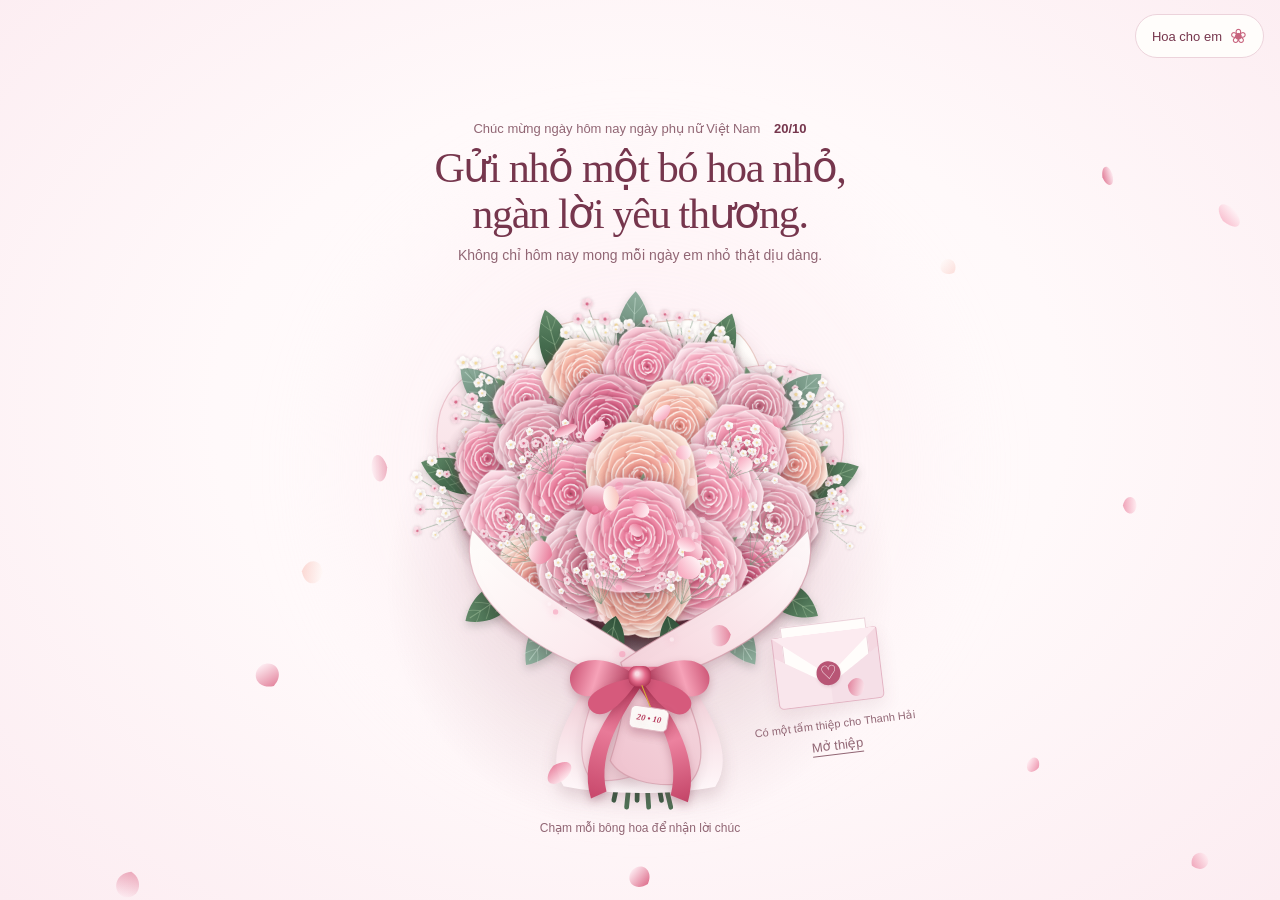
==== index.html @ ceac0441 "Add files via upload" ====
<!DOCTYPE html>
<html lang="vi">
<head>
  <meta charset="UTF-8">
  <meta name="viewport" content="width=device-width, initial-scale=1.0">
  <meta name="theme-color" content="#fff8fa">
  <meta name="description" content="Một bó hoa và tấm thiệp nhỏ, gửi những lời chúc dịu dàng nhân ngày Phụ nữ Việt Nam 20/10.">
  <title>Một bó hoa dành tặng bạn · 20/10</title>

  <link rel="stylesheet" href="./style.css">

  <script src="./script.js" defer></script>
  <script src="./card.js" defer></script>
</head>

<body>
  <main>
    <a class="garden-link" href="./garden.html">
      Hoa cho em
      <span aria-hidden="true">❀</span>
    </a>

    <canvas id="ambientPetalsCanvas" aria-hidden="true"></canvas>

    <header class="greeting">
      <p class="occasion">
        Chúc mừng ngày hôm nay ngày phụ nữ Việt Nam <span>20/10</span>
      </p>

      <h1>Gửi nhỏ một bó hoa nhỏ,<br> ngàn lời yêu thương.</h1>

      <p class="greeting-caption">
        Không chỉ hôm nay mong mỗi ngày em nhỏ thật dịu dàng.
      </p>
    </header>

    <div class="gift-layout">
      <section
        class="scene-column"
        aria-label="Hoa và những lời chúc 20/10"
      >
        <div class="gift-visuals">
          <div class="bouquet-composition">
            <div
              id="bouquetStageWrapper"
              role="button"
              tabindex="0"
              aria-label="Bó hoa hồng. Nhấn Enter để nhận lời chúc; dùng phím mũi tên để chọn bông hoa."
              aria-describedby="bouquetHint"
            >
              <canvas id="bouquetCanvas" aria-hidden="true"></canvas>
            </div>

            <button
              class="envelope-button"
              id="openCard"
              type="button"
              aria-haspopup="dialog"
              aria-controls="greetingCard"
              aria-expanded="false"
              hidden
            >
              <span class="envelope" aria-hidden="true">
                <span class="envelope-letter">Gửi bạn</span>
                <span class="envelope-seal">♡</span>
              </span>

              <span class="envelope-caption">
                Có một tấm thiệp cho Thanh Hải

              <span class="envelope-action">Mở thiệp</span>
            </button>
          </div>
        </div>

        <footer class="scene-footer">
          <p id="bouquetHint" class="bouquet-hint">
            Chạm mỗi bông hoa để nhận lời chúc
          </p>

          <p
            id="roseWish"
            class="rose-wish"
            role="status"
            aria-live="polite"
            aria-atomic="true"
          ></p>
        </footer>
      </section>

      <!-- Thiệp chúc mừng 20/10 -->
      <dialog
        id="greetingCard"
        class="card-dialog"
        aria-labelledby="cardTitle"
      >
        <div class="letter-paper">
          <button
            class="close-button"
            id="closeCard"
            type="button"
            aria-label="Đóng thiệp"
          >×</button>

          <div id="cardReading">
            <div class="letter-date" aria-label="Ngày 20 tháng 10">
              <span>20</span>
              <span class="date-stem" aria-hidden="true"></span>
              <span>10</span>
            </div>

            <p class="letter-recipient">
              Gửi <span id="cardRecipient">bạn</span>,
            </p>

            <h2 id="cardTitle">
              Chúc em một ngày<br>thật nhiều hạnh phúc.
            </h2>

            <div class="letter-flower" aria-hidden="true">❀</div>

            <p id="cardMessage" class="letter-message"></p>

            <div class="letter-signoff">
              <p>Với thật nhiều thương mến,</p>
              <p id="cardSender" class="letter-signature"></p>
            </div>

            <div class="letter-fold" aria-hidden="true"></div>
          </div>

          <p
            id="cardStatus"
            class="card-status"
            role="status"
            aria-live="polite"
          ></p>
        </div>
      </dialog>
    </div>

    <noscript>
      <p class="noscript-message">
        Bật JavaScript để ngắm hoa nở và mở thiệp 20/10 nhé.
      </p>
    </noscript>
  </main>

  <!-- Hiệu ứng trang trí bổ sung -->
  <script src="./enhancements.js"></script>

  <!-- Hiển thị lời chúc khi chọn bông hoa -->
  <script>
    document.addEventListener('bouquet:rose', function (event) {
      const roseWish = document.getElementById('roseWish');
      const message = event.detail && event.detail.message;

      if (!roseWish || !message) return;

      roseWish.textContent = message;
      roseWish.classList.remove('wish-visible');

      // Khởi động lại hiệu ứng khi chọn bông hoa khác
      void roseWish.offsetWidth;
      roseWish.classList.add('wish-visible');
    });
  </script>
</body>
</html>
---- style.css ----
:root {
  --paper: #fffdfb;
  --blush: #fff8fa;
  --rose: #c7637d;
  --ink: #76364d;
  --muted: #916674;
  --line: #ecd3db;
  --bouquet-size: clamp(210px, calc(100dvh - 300px), 560px);
  color: var(--ink);
  font-family: "Segoe UI", Arial, sans-serif;
  font-synthesis: none;
}
* { box-sizing: border-box; }
[hidden] { display: none !important; }
html, body { margin: 0; min-width: 320px; min-height: 100%; }
body {
  background: radial-gradient(ellipse at 50% 46%, #fffdfd 0%, #fff9fa 47%, #fcecf1 100%);
  -webkit-tap-highlight-color: transparent;
}
button, input, textarea { font: inherit; }
button { color: inherit; cursor: pointer; touch-action: manipulation; }
button:focus-visible, a:focus-visible, [tabindex]:focus-visible, input:focus-visible, textarea:focus-visible {
  outline: 2px solid var(--ink); outline-offset: 5px;
}
main {
  min-height: 100vh; min-height: 100dvh;
  display: grid; align-content: center;
  position: relative; isolation: isolate;
  padding: max(72px, calc(env(safe-area-inset-top) + 64px)) clamp(16px, 3vw, 48px) max(16px, env(safe-area-inset-bottom));
}
.garden-link {
  position: absolute; top: max(14px, env(safe-area-inset-top));
  right: max(16px, env(safe-area-inset-right)); z-index: 4;
  display: inline-flex; align-items: center; gap: 8px;
  min-height: 44px; padding: 10px 16px; border: 1px solid var(--line); border-radius: 24px;
  background: var(--paper); color: var(--ink); font-size: 13px; text-decoration: none;
}
.garden-link:hover { background: #fae7ef; }
.garden-link span { color: var(--rose); font-size: 20px; line-height: 1; }
.gift-layout {
  width: min(100%, 1040px); margin-inline: auto;
  display: grid; grid-template-columns: minmax(0, 1fr); align-items: start;
  gap: 32px clamp(28px, 4vw, 60px);
}
.scene-column { min-width: 0; display: flex; flex-direction: column; align-items: center; }
.gift-visuals {
  width: 100%; margin: 4px auto 0; display: grid; place-items: center;
}
.portrait-card {
  position: relative; min-width: 0; width: 100%; max-width: 275px;
  justify-self: center; margin: 0; padding: 10px 10px 0;
  background: var(--paper); border: 1px solid #ecd3db99;
  box-shadow: 0 14px 40px #76364d10, 0 2px 7px #76364d08;
  transform-origin: top left;
}
.portrait-photo { overflow: hidden; aspect-ratio: 3 / 4; background: #f3e4e5; }
.portrait-photo img { display: block; width: 100%; height: 100%; object-fit: cover; object-position: center; }
.portrait-card figcaption { padding: 19px 6px 20px; text-align: center; }
.portrait-dedication { display: block; font: italic clamp(16px, 1.6vw, 21px)/1.45 "Palatino Linotype", Georgia, serif; text-wrap: pretty; }
.portrait-date { display: block; color: var(--muted); margin-top: 11px; font-size: 10px; line-height: 1.6; }
main::before {
  content: ''; position: absolute; left: 50%; top: 52%; z-index: -1;
  width: min(90vw, 700px); aspect-ratio: 1;
  transform: translate(-50%, -50%); border-radius: 50%;
  background: radial-gradient(circle, rgba(252, 210, 223, .45), rgba(254, 235, 242, .16) 57%, transparent 73%);
  filter: blur(26px); pointer-events: none;
}
.greeting { width: fit-content; max-width: 100%; margin: 0 auto 8px; transform-origin: top left; position: relative; z-index: 1; text-align: center; }
.occasion { margin: 0 0 10px; font-size: 13px; color: var(--muted); }
.occasion span { margin-left: 10px; color: var(--ink); font-weight: 600; }
h1, h2, .letter-recipient { font-family: "Palatino Linotype", "Book Antiqua", Palatino, Georgia, serif; font-weight: 400; }
h1 { margin: 0; font-size: clamp(28px, 3.4vw, 42px); line-height: 1.08; letter-spacing: -1.3px; }
.greeting-caption { font-size: 14px; color: var(--muted); margin: 10px 0 0; }
.bouquet-composition {
  position: relative; min-width: 0; margin: -12px auto -8px;
  width: min(100%, var(--bouquet-size));
  transform-origin: top left;
}
#bouquetStageWrapper {
  position: relative; width: 100%; aspect-ratio: 1; border-radius: 45%;
  cursor: pointer; touch-action: manipulation;
  animation: bouquet-entrance 1.15s cubic-bezier(.16, 1, .3, 1) both;
}
#bouquetCanvas { width: 100%; height: 100%; display: block; }
.envelope-button {
  position: absolute; right: 8px; top: 66%; width: clamp(126px, 29%, 164px);
  padding: 0; border: 0; background: transparent; text-align: center;
  transform: rotate(-7deg); animation: envelope-arrival .8s cubic-bezier(.2,.8,.2,1) both;
}
.envelope {
  position: relative; display: block; width: 106px; height: 72px; margin: 0 auto 12px;
  background: #f5d9e2; border: 1px solid #e3b5c4; border-radius: 2px 2px 5px 5px;
  box-shadow: 0 8px 18px #76364d18;
}
.envelope::before {
  content: ''; position: absolute; inset: 0; z-index: 2;
  background: linear-gradient(32deg, #f9e6ec 49%, transparent 50%) left / 51% 100% no-repeat,
              linear-gradient(-32deg, #f5dfe7 49%, transparent 50%) right / 51% 100% no-repeat;
  border-radius: inherit;
}
.envelope::after {
  content: ''; position: absolute; inset: -1px -1px 0; z-index: 3;
  background: #fcebf0; clip-path: polygon(0 0, 100% 0, 50% 61%);
  transform-origin: top; transition: transform .4s ease;
}
.envelope-letter {
  position: absolute; inset: -11px 9px 9px; padding: 12px 0 0;
  background: var(--paper); border: 1px solid var(--line);
  font-family: Georgia, serif; font-style: italic; font-size: 13px;
  transition: transform .4s ease;
}
.envelope-seal {
  position: absolute; left: calc(50% - 12px); top: 28px; z-index: 4;
  width: 24px; height: 24px; border-radius: 50%; background: #b85575;
  color: #fff6f8; font: 19px/24px Georgia, serif; box-shadow: 0 2px 3px #76364d22;
}
.envelope-caption, .envelope-action { display: block; font-size: 11px; line-height: 1.5; }
.envelope-caption { color: var(--muted); }
.envelope-action { font-size: 13px; text-decoration: underline; text-underline-offset: 4px; margin-top: 3px; }
@media (hover: hover) {
  .envelope-button:hover .envelope-letter { transform: translateY(-7px); }
  .envelope-button:hover .envelope::after { transform: rotateX(35deg); }
}
.scene-footer { transform-origin: top left; width: min(100%, 540px); margin-top: 6px; text-align: center; position: relative; z-index: 1; }
.bouquet-hint { font-size: 12px; color: var(--muted); margin: 0; }
.rose-wish { font: italic 17px/1.6 Georgia, serif; margin: 6px auto 2px; max-width: 440px; min-height: 54px; text-wrap: pretty; }
.rose-wish:empty { min-height: 0; margin: 0; }
.rose-wish.is-new { animation: wish-arrival .4s ease both; }
.text-button { border: 0; background: transparent; padding: 12px 8px; font-size: 12px; text-decoration: underline; text-underline-offset: 4px; }
.text-button span { display: inline-block; margin-left: 4px; text-decoration: none; }
#replayBloom { margin-top: 3px; }
#ambientPetalsCanvas { position: fixed; inset: 0; width: 100%; height: 100%; display: block; pointer-events: none; z-index: 2; }
.card-dialog {
  position: relative; z-index: 3; inset: auto; justify-self: center; align-self: start;
  width: min(100%, 620px); min-width: 0; max-width: none; max-height: none; margin: 0;
  padding: 0; border: 0; border-radius: 5px; color: var(--ink);
  background: var(--paper); box-shadow: 0 20px 70px #76364d14, 0 2px 8px #76364d0d;
  overflow: visible; scroll-margin-block: 24px;
}
.card-dialog[open] { animation: letter-open .45s .4s cubic-bezier(.16,1,.3,1) both; }
.letter-paper { position: relative; padding: 18px 30px 10px; background: linear-gradient(90deg, transparent 49.7%, #eedde33b 50%, transparent 50.3%), var(--paper); }
.letter-paper::before { content: ''; position: absolute; inset: 10px; border: 1px solid #ecd3db99; border-radius: 2px; pointer-events: none; }
.close-button { position: absolute; right: 15px; top: 14px; z-index: 1; width: 36px; height: 36px; background: transparent; border: 0; border-radius: 50%; font-size: 25px; font-weight: 300; }
.close-button:hover { background: #f9eaf0; }
.letter-date { display: flex; align-items: center; justify-content: center; gap: 13px; font: 28px/1.1 Georgia, serif; color: var(--rose); margin: 0 0 10px; }
.date-stem { width: 1px; height: 32px; background: var(--line); transform: rotate(25deg); }
.letter-recipient { margin: 0 0 10px; font-size: 19px; overflow-wrap: anywhere; }
#cardTitle { margin: 0; font-size: 31px; line-height: 1.2; letter-spacing: -.6px; }
.letter-flower { text-align: center; font: 29px/1 Georgia, serif; color: var(--rose); margin: 6px 0 8px; }
.letter-message { white-space: pre-wrap; overflow-wrap: anywhere; font-size: 14px; line-height: 1.65; margin: 0; }
.message-paragraph { display: block; }
.message-paragraph + .message-paragraph { margin-top: 12px; }
.letter-signoff { margin-top: 10px; text-align: right; }
.letter-signoff > p:first-child { margin: 0 0 3px; font-size: 12px; color: var(--muted); }
.letter-signature { font: italic 23px/1.4 "Palatino Linotype", Georgia, serif; margin: 0; overflow-wrap: anywhere; }
.letter-fold { height: 1px; margin: 8px -30px 2px; background: #ecd3db77; box-shadow: 0 1px 2px #76364d08; }
.letter-actions { text-align: center; }
.letter-actions .text-button { padding-block: 8px; }
.card-status { font-size: 12px; color: var(--muted); text-align: center; margin: 0; line-height: 1.6; }
.card-status:not(:empty) { padding: 8px 0; }
.editor-intro { margin: 10px 0; font-size: 12px; color: var(--muted); }
.editor-title { font-size: 27px; line-height: 1.2; margin: 0 0 26px; }
#cardEditor label { display: block; font-size: 13px; margin: 18px 0 8px; }
#cardEditor input, #cardEditor textarea { width: 100%; border: 1px solid #dcb8c5; border-radius: 5px; background: #fff9fb; color: var(--ink); padding: 11px 12px; font-size: 14px; line-height: 1.6; }
#cardEditor textarea { resize: vertical; min-height: 150px; }
.editor-hint { font-size: 11px; color: var(--muted); line-height: 1.7; margin-top: 14px; }
.editor-actions { display: flex; align-items: center; gap: 16px; margin: 20px 0 10px; }
.primary-button { border: 1px solid var(--ink); border-radius: 5px; padding: 12px 20px; font-size: 13px; background: var(--ink); color: var(--paper); }
.noscript-message { text-align: center; font-size: 14px; }
/* The album is a second chapter, revealed only after the letter is opened. */
.memory-album {
  position: relative; z-index: 3; width: min(100%, 850px); min-width: 0;
  margin: clamp(32px, 4vw, 54px) auto 8px; text-align: center; scroll-margin-top: 32px;
  opacity: 0; transform: translateY(24px);
  transition: opacity .8s ease, transform .8s cubic-bezier(.2,.8,.2,1);
}
.memory-album.is-revealed { opacity: 1; transform: none; }
.album-heading { margin-bottom: 26px; }
.album-note { color: var(--muted); font-size: 12px; line-height: 1.7; margin: 0 0 12px; }
#albumTitle { font-size: clamp(26px, 3vw, 34px); line-height: 1.25; margin: 0 0 8px; letter-spacing: -.5px; }
.album-photos { display: grid; grid-template-columns: minmax(0, 1fr); gap: 28px; padding: 18px 18px 14px; }
.album-card { grid-area: 1 / 1; width: min(100%, 230px); max-width: none; transform-origin: center; }
.album-card:nth-child(1) { z-index: 3; transform: rotate(-3deg); }
.album-card:nth-child(2) { z-index: 2; transform: translate(12px, -6px) rotate(7deg); }
.album-card:nth-child(3) { z-index: 1; transform: translate(-12px, -10px) rotate(-9deg); }
.album-card .portrait-dedication { font-size: 17px; }
.album-card figcaption { padding: 16px 4px 18px; }
.album-card .portrait-date { margin-top: 8px; }
.album-edit-hint, .album-status { max-width: 520px; margin: 0 auto 16px; color: var(--muted); font-size: 12px; line-height: 1.7; }
.album-status:empty { display: none; }
.photo-actions { display: flex; justify-content: center; flex-wrap: wrap; gap: 0 4px; padding: 0 0 8px; }
.photo-actions .text-button { min-height: 44px; padding: 10px 6px; }
.photo-actions button:disabled { opacity: .5; cursor: default; }
.album-card[aria-busy="true"] .portrait-photo { opacity: .65; }
.memory-album.is-spread .album-photos { grid-template-columns: repeat(3, minmax(0, 1fr)); }
.memory-album.is-spread .album-card { grid-area: auto; transform: rotate(var(--photo-angle)); animation: photo-unfold .65s cubic-bezier(.2,.8,.2,1) both; }
.memory-album.is-spread .album-card:nth-child(1) { --photo-angle: -4deg; }
.memory-album.is-spread .album-card:nth-child(2) { --photo-angle: 2deg; animation-delay: .13s; }
.memory-album.is-spread .album-card:nth-child(3) { --photo-angle: -2deg; animation-delay: .26s; }
.album-footnote { margin: 22px 0 0; color: var(--muted); font: italic 15px/1.7 Georgia, serif; }
@keyframes photo-unfold {
  from { opacity: 0; transform: translateY(22px) rotate(0); }
  to { opacity: 1; transform: translateY(0) rotate(var(--photo-angle)); }
}
@media (min-width: 1100px) {
  body.card-open .gift-layout { grid-template-columns: minmax(0, 1fr) minmax(400px, 470px); align-items: center; }
  body.card-open .bouquet-composition { width: min(100%, var(--bouquet-size)); }
  body.card-open .envelope-button { right: 0; width: 126px; }
  body.card-open .envelope { width: 88px; height: 60px; }
  body.card-open .envelope-seal { top: 22px; }
  body.card-open .envelope-caption { font-size: 10px; }
  body.card-open .envelope-action { font-size: 12px; }
  body.card-open .card-dialog { width: 100%; }
}
@media (min-width: 601px) and (max-width: 1099px) {
  body.card-open .bouquet-composition { width: min(100%, var(--bouquet-size)); }
}
@media (max-width: 600px) {
  .occasion { font-size: 12px; margin-bottom: 8px; }
  .greeting { margin-bottom: 6px; }
  .greeting-caption { font-size: 12px; margin-top: 8px; }
  .gift-visuals { margin-top: 2px; }
  .bouquet-composition { margin-top: 0; margin-bottom: 4px; width: min(100%, var(--bouquet-size)); }
  .envelope-button { right: 6px; top: 68%; width: 130px; }
  .envelope { width: 88px; height: 60px; margin-bottom: 9px; }
  .envelope-seal { top: 22px; }
  .envelope-caption { font-size: 10px; }
  .envelope-action { font-size: 12px; }
  .rose-wish { font-size: 16px; padding: 0 10px; }
  .letter-paper { padding: 18px 24px 10px; }
  .letter-fold { margin-left: -24px; margin-right: -24px; }
  #cardTitle { font-size: 29px; }
  .memory-album.is-spread .album-photos { grid-template-columns: minmax(0, 1fr); gap: 32px; }
}
@keyframes bouquet-entrance { from { opacity: 0; transform: translateY(18px) scale(.92); } to { opacity: 1; transform: translateY(0) scale(1); } }
@keyframes envelope-arrival { from { opacity: 0; transform: translateY(14px) rotate(-12deg); } to { opacity: 1; transform: translateY(0) rotate(-7deg); } }
@keyframes letter-open { from { opacity: 0; transform: translateY(16px); } to { opacity: 1; transform: translateY(0); } }
@keyframes wish-arrival { from { opacity: 0; transform: translateY(5px); } to { opacity: 1; transform: translateY(0); } }
@media (prefers-reduced-motion: reduce) {
  *, *::before, *::after { animation: none !important; transition: none !important; scroll-behavior: auto !important; }
}

/* ===== Romantic garden effects ===== */

#romantic-fx {
  position: fixed;
  inset: 0;
  z-index: 20;
  overflow: hidden;
  pointer-events: none;
}

.firefly {
  position: absolute;
  width: 5px;
  height: 5px;
  border-radius: 50%;
  background: #fff5bc;
  box-shadow:
    0 0 6px 2px rgba(255, 239, 155, 0.7),
    0 0 18px 5px rgba(255, 190, 220, 0.35);

  opacity: 0;
  animation:
    firefly-float var(--duration, 8s) ease-in-out
    var(--delay, 0s) infinite alternate;
}

@keyframes firefly-float {
  0% {
    opacity: 0.12;
    transform: translate3d(0, 0, 0) scale(0.7);
  }

  50% {
    opacity: 0.9;
  }

  100% {
    opacity: 0.3;
    transform:
      translate3d(var(--drift, 25px), -45px, 0)
      scale(1.25);
  }
}

.touch-sparkle {
  position: fixed;
  color: #fff2b5;
  font-size: 22px;
  text-shadow: 0 0 12px #ffacd4;
  animation: sparkle-pop 700ms ease-out forwards;
}

@keyframes sparkle-pop {
  0% {
    opacity: 1;
    transform: translate(-50%, -50%) scale(0.3) rotate(0deg);
  }

  100% {
    opacity: 0;
    transform: translate(-50%, -90px) scale(1.8) rotate(90deg);
  }
}

#romantic-fx.reduce-motion .firefly {
  animation: none;
  opacity: 0.25;
}

@media (prefers-reduced-motion: reduce) {
  .touch-sparkle {
    animation-duration: 150ms;
  }
}

.rose-wish {
  white-space: pre-line;
  opacity: 0;
  transform: translateY(8px);
  transition: opacity 0.35s ease, transform 0.35s ease;
}

.rose-wish.wish-visible {
  opacity: 1;
  transform: translateY(0);
}

@media (prefers-reduced-motion: reduce) {
  .rose-wish {
    transition: none;
  }
}
```css
/* ===== THIỆP 20/10: THANH LỊCH, LIỀN MẠCH ===== */

.letter-paper {
  padding: 26px 26px 22px;
  background: #fffdfb;
  color: #79515a;
}

#cardTitle {
  margin: 0 auto 18px;
  font-family: "Palatino Linotype", "Book Antiqua", Georgia, serif;
  font-size: clamp(27px, 5vw, 32px);
  font-weight: 400;
  line-height: 1.35;
  letter-spacing: 0;
  text-align: center;
  color: #854454;
}

/* Khung nội dung */
#cardMessage {
  width: 100%;
  max-width: 430px;
  margin: 0 auto;
  color: #79515a;
  font-family: "Palatino Linotype", "Book Antiqua", Georgia, serif;
  font-size: 15px;
  font-weight: 400;
  line-height: 1.75;
  letter-spacing: 0;
  text-align: center;
  overflow-wrap: break-word;
}

/* Từng đoạn do card.js tạo */
#cardMessage .message-paragraph {
  display: block;
  margin: 0;
  padding: 0;
  white-space: normal;
}

#cardMessage .message-paragraph + .message-paragraph {
  margin-top: 14px;
}

/* Lời chào */
.letter-recipient {
  margin: 0 0 16px;
  color: #a45f73;
  font-size: 18px;
  font-style: italic;
}

/* Hoa trang trí */
.letter-flower {
  margin: 12px 0 18px;
  color: #cf8195;
}

/* Chữ ký */
.letter-signature {
  color: #b36d80;
  font-family: "Palatino Linotype", Georgia, serif;
  font-size: 19px;
  font-style: italic;
  line-height: 1.6;
}

/* Điện thoại */
@media (max-width: 600px) {
  .letter-paper {
    padding: 28px 22px 22px;
  }

  #cardTitle {
    font-size: 28px;
    line-height: 1.4;
    margin-bottom: 18px;
  }

  #cardMessage {
    font-size: 14px;
    line-height: 1.8;
  }

  #cardMessage .message-paragraph + .message-paragraph {
    margin-top: 12px;
  }

  .letter-recipient {
    font-size: 17px;
  }

  .letter-signature {
    font-size: 17px;
  }
}
```
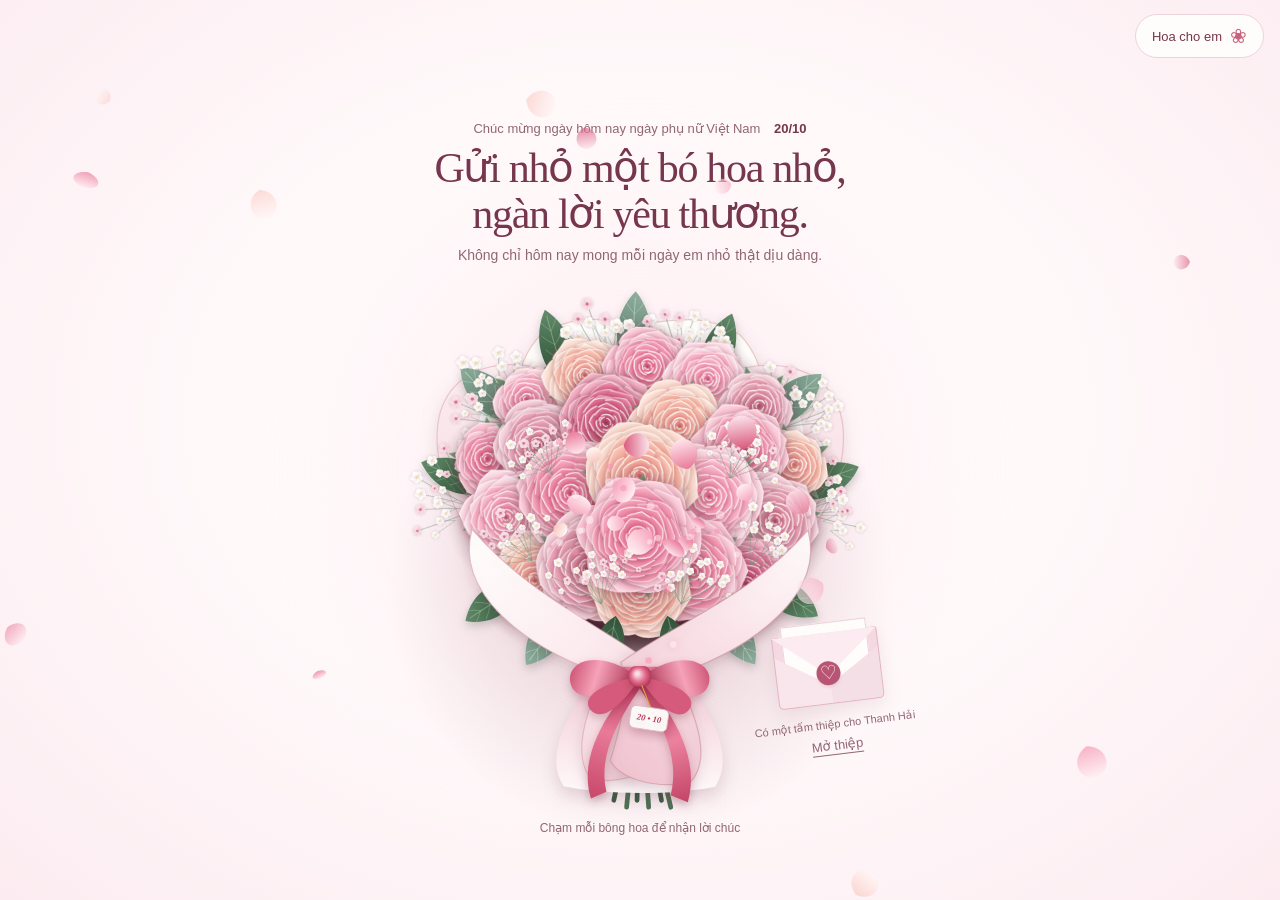
==== commit 1aa88c99: "Update index.html" ====
--- a/index.html
+++ b/index.html
@@ -5,8 +5,8 @@
   <meta charset="UTF-8">
   <meta name="viewport" content="width=device-width, initial-scale=1.0">
   <meta name="theme-color" content="#fff8fa">
-  <meta name="description" content="Một bó hoa và tấm thiệp nhỏ, gửi những lời chúc dịu dàng nhân ngày Phụ nữ Việt Nam 20/10.">
-  <title>Một bó hoa dành tặng bạn · 20/10</title>
+  <meta name="description" content="^^">
+  <title>^^</title>
 
   <link rel="stylesheet" href="./style.css">
 
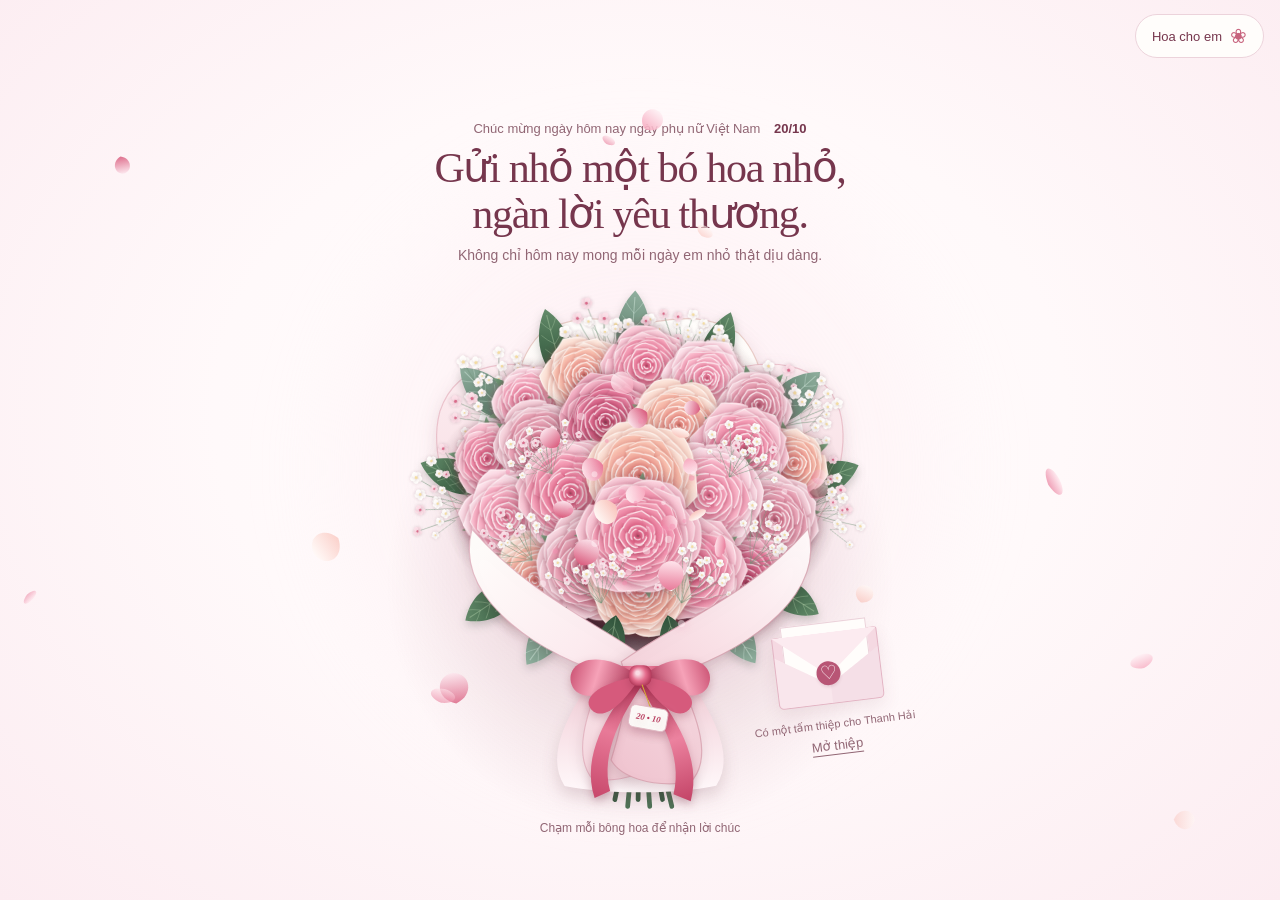
==== commit c23ce6e0: "Initial website" ====
--- a/index.html
+++ b/index.html
@@ -5,7 +5,7 @@
   <meta charset="UTF-8">
   <meta name="viewport" content="width=device-width, initial-scale=1.0">
   <meta name="theme-color" content="#fff8fa">
-  <meta name="description" content="^^">
+  <meta name="description" content="^^.">
   <title>^^</title>
 
   <link rel="stylesheet" href="./style.css">
